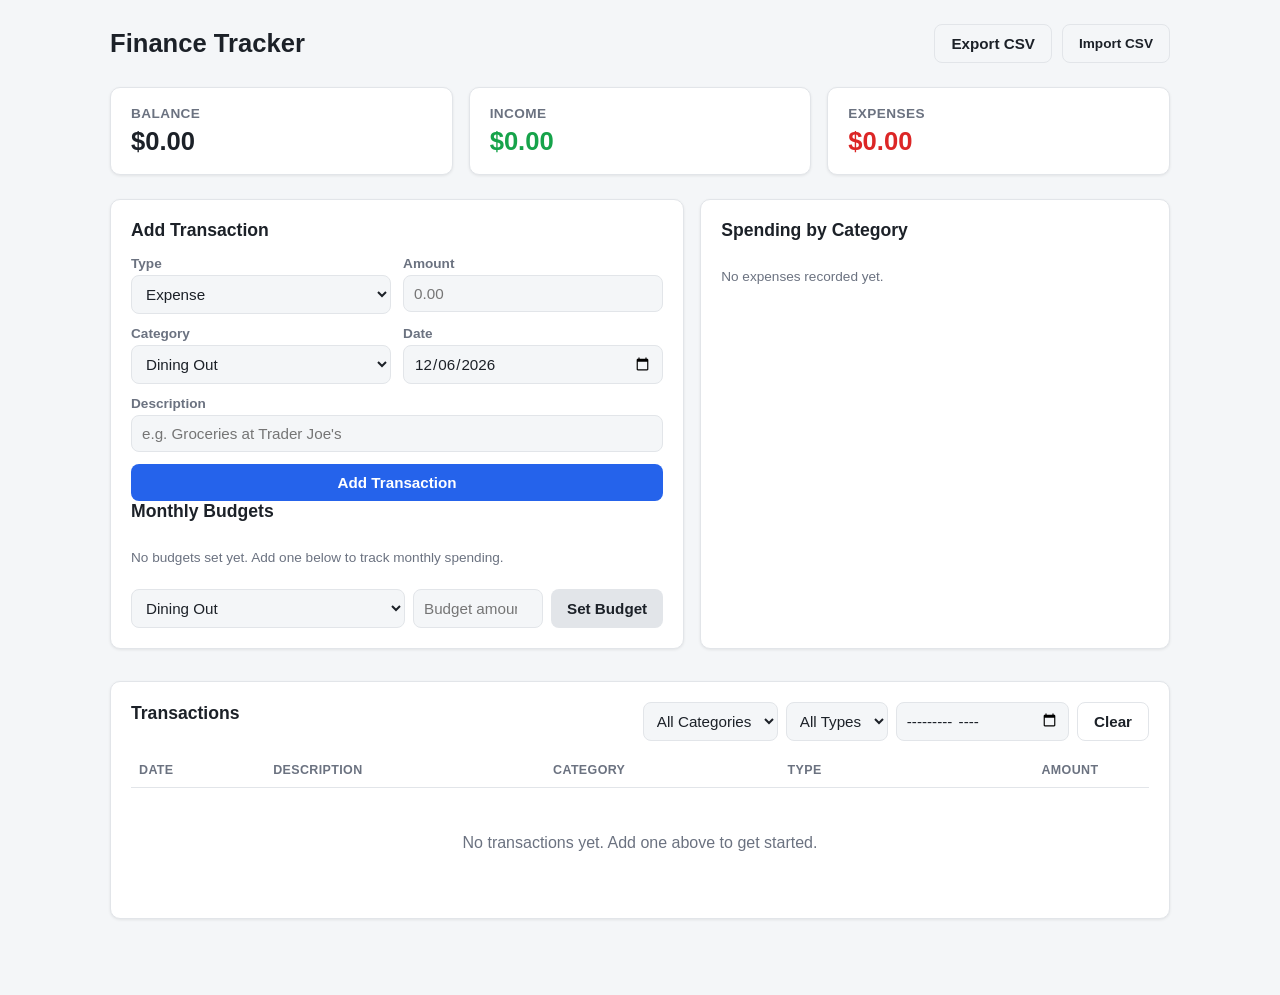
==== index.html @ 4c893583 "Add finance tracker web app Client-side app for logging income/expenses, tracking monthly budgets pe" ====
<!DOCTYPE html>
<html lang="en">
<head>
<meta charset="UTF-8">
<meta name="viewport" content="width=device-width, initial-scale=1.0">
<title>Finance Tracker</title>
<link rel="stylesheet" href="css/style.css">
</head>
<body>
<div class="app">
  <header class="app-header">
    <h1>Finance Tracker</h1>
    <div class="header-actions">
      <button id="exportBtn" class="btn btn-ghost">Export CSV</button>
      <label class="btn btn-ghost" for="importInput">Import CSV</label>
      <input type="file" id="importInput" accept=".csv" hidden>
    </div>
  </header>

  <section class="summary-cards">
    <div class="card">
      <span class="card-label">Balance</span>
      <span class="card-value" id="balanceValue">$0.00</span>
    </div>
    <div class="card income">
      <span class="card-label">Income</span>
      <span class="card-value" id="incomeValue">$0.00</span>
    </div>
    <div class="card expense">
      <span class="card-label">Expenses</span>
      <span class="card-value" id="expenseValue">$0.00</span>
    </div>
  </section>

  <main class="main-grid">
    <section class="panel">
      <h2>Add Transaction</h2>
      <form id="txForm" class="tx-form">
        <div class="form-row">
          <label>
            Type
            <select id="txType" required>
              <option value="expense">Expense</option>
              <option value="income">Income</option>
            </select>
          </label>
          <label>
            Amount
            <input type="number" id="txAmount" step="0.01" min="0.01" placeholder="0.00" required>
          </label>
        </div>
        <div class="form-row">
          <label>
            Category
            <select id="txCategory" required></select>
          </label>
          <label>
            Date
            <input type="date" id="txDate" required>
          </label>
        </div>
        <label>
          Description
          <input type="text" id="txDescription" placeholder="e.g. Groceries at Trader Joe's">
        </label>
        <button type="submit" class="btn btn-primary">Add Transaction</button>
      </form>

      <h2 class="section-spacer">Monthly Budgets</h2>
      <div id="budgetList" class="budget-list"></div>
      <form id="budgetForm" class="budget-form">
        <select id="budgetCategory" required></select>
        <input type="number" id="budgetAmount" step="0.01" min="0" placeholder="Budget amount">
        <button type="submit" class="btn btn-secondary">Set Budget</button>
      </form>
    </section>

    <section class="panel">
      <h2>Spending by Category</h2>
      <div id="categoryChart" class="chart-wrap"></div>
    </section>
  </main>

  <section class="panel">
    <div class="tx-list-header">
      <h2>Transactions</h2>
      <div class="filters">
        <select id="filterCategory">
          <option value="">All Categories</option>
        </select>
        <select id="filterType">
          <option value="">All Types</option>
          <option value="income">Income</option>
          <option value="expense">Expense</option>
        </select>
        <input type="month" id="filterMonth">
        <button id="clearFilters" class="btn btn-ghost">Clear</button>
      </div>
    </div>
    <div class="table-wrap">
      <table id="txTable">
        <thead>
          <tr>
            <th>Date</th>
            <th>Description</th>
            <th>Category</th>
            <th>Type</th>
            <th class="amount-col">Amount</th>
            <th></th>
          </tr>
        </thead>
        <tbody id="txTableBody"></tbody>
      </table>
      <p id="emptyState" class="empty-state" hidden>No transactions yet. Add one above to get started.</p>
    </div>
  </section>
</div>
<script src="js/app.js"></script>
</body>
</html>
---- css/style.css ----
:root {
  --bg: #f4f6f8;
  --panel-bg: #ffffff;
  --text: #1c2128;
  --text-muted: #6b7280;
  --border: #e2e5e9;
  --primary: #2563eb;
  --primary-hover: #1d4ed8;
  --income: #16a34a;
  --expense: #dc2626;
  --danger: #dc2626;
  --radius: 10px;
  --shadow: 0 1px 3px rgba(0, 0, 0, 0.08);
}

@media (prefers-color-scheme: dark) {
  :root {
    --bg: #14171c;
    --panel-bg: #1c2028;
    --text: #e6e9ef;
    --text-muted: #9099a8;
    --border: #2b303b;
    --primary: #3b82f6;
    --primary-hover: #60a5fa;
    --income: #4ade80;
    --expense: #f87171;
    --shadow: 0 1px 3px rgba(0, 0, 0, 0.4);
  }
}

* { box-sizing: border-box; }

body {
  margin: 0;
  font-family: -apple-system, BlinkMacSystemFont, "Segoe UI", Roboto, Helvetica, Arial, sans-serif;
  background: var(--bg);
  color: var(--text);
}

.app {
  max-width: 1100px;
  margin: 0 auto;
  padding: 24px 20px 60px;
}

.app-header {
  display: flex;
  align-items: center;
  justify-content: space-between;
  margin-bottom: 24px;
  flex-wrap: wrap;
  gap: 12px;
}

.app-header h1 {
  font-size: 1.6rem;
  margin: 0;
}

.header-actions {
  display: flex;
  gap: 10px;
}

.summary-cards {
  display: grid;
  grid-template-columns: repeat(3, 1fr);
  gap: 16px;
  margin-bottom: 24px;
}

.card {
  background: var(--panel-bg);
  border: 1px solid var(--border);
  border-radius: var(--radius);
  padding: 18px 20px;
  box-shadow: var(--shadow);
  display: flex;
  flex-direction: column;
  gap: 6px;
}

.card-label {
  color: var(--text-muted);
  font-size: 0.85rem;
  font-weight: 600;
  text-transform: uppercase;
  letter-spacing: 0.03em;
}

.card-value {
  font-size: 1.6rem;
  font-weight: 700;
}

.card.income .card-value { color: var(--income); }
.card.expense .card-value { color: var(--expense); }

.main-grid {
  display: grid;
  grid-template-columns: 1.1fr 0.9fr;
  gap: 16px;
  margin-bottom: 16px;
}

.panel {
  background: var(--panel-bg);
  border: 1px solid var(--border);
  border-radius: var(--radius);
  padding: 20px;
  box-shadow: var(--shadow);
  margin-bottom: 16px;
}

.panel h2 {
  margin-top: 0;
  font-size: 1.1rem;
}

.section-spacer {
  margin-top: 28px;
}

.tx-form, .budget-form {
  display: flex;
  flex-direction: column;
  gap: 12px;
}

.form-row {
  display: grid;
  grid-template-columns: 1fr 1fr;
  gap: 12px;
}

label {
  display: flex;
  flex-direction: column;
  gap: 4px;
  font-size: 0.85rem;
  color: var(--text-muted);
  font-weight: 600;
}

input, select, button {
  font-family: inherit;
  font-size: 0.95rem;
}

input, select {
  padding: 9px 10px;
  border-radius: 8px;
  border: 1px solid var(--border);
  background: var(--bg);
  color: var(--text);
}

input:focus, select:focus {
  outline: 2px solid var(--primary);
  outline-offset: 1px;
}

.btn {
  border: none;
  border-radius: 8px;
  padding: 10px 16px;
  font-weight: 600;
  cursor: pointer;
  transition: background 0.15s ease;
  display: inline-flex;
  align-items: center;
  justify-content: center;
}

.btn-primary {
  background: var(--primary);
  color: white;
}
.btn-primary:hover { background: var(--primary-hover); }

.btn-secondary {
  background: var(--border);
  color: var(--text);
}
.btn-secondary:hover { opacity: 0.85; }

.btn-ghost {
  background: transparent;
  border: 1px solid var(--border);
  color: var(--text);
}
.btn-ghost:hover { background: var(--border); }

.btn-icon {
  background: transparent;
  border: none;
  color: var(--text-muted);
  cursor: pointer;
  font-size: 1rem;
  padding: 4px 8px;
  border-radius: 6px;
}
.btn-icon:hover {
  background: var(--border);
  color: var(--danger);
}

.budget-form {
  flex-direction: row;
  margin-top: 10px;
  gap: 8px;
}
.budget-form select { flex: 1; }
.budget-form input { width: 130px; }

.budget-list {
  display: flex;
  flex-direction: column;
  gap: 12px;
}

.budget-item {
  display: flex;
  flex-direction: column;
  gap: 4px;
}

.budget-item-top {
  display: flex;
  justify-content: space-between;
  font-size: 0.85rem;
}

.budget-item-top .cat-name { font-weight: 600; }
.budget-item-top .amounts { color: var(--text-muted); }
.budget-item-top .amounts.over { color: var(--danger); font-weight: 600; }

.progress-track {
  height: 8px;
  background: var(--border);
  border-radius: 4px;
  overflow: hidden;
}

.progress-fill {
  height: 100%;
  background: var(--primary);
  border-radius: 4px;
}
.progress-fill.over { background: var(--danger); }

.empty-hint {
  color: var(--text-muted);
  font-size: 0.85rem;
}

.chart-wrap {
  display: flex;
  gap: 20px;
  align-items: center;
  flex-wrap: wrap;
}

.chart-legend {
  display: flex;
  flex-direction: column;
  gap: 8px;
  font-size: 0.85rem;
  flex: 1;
  min-width: 160px;
}

.legend-row {
  display: flex;
  align-items: center;
  gap: 8px;
  justify-content: space-between;
}

.legend-swatch {
  width: 10px;
  height: 10px;
  border-radius: 2px;
  display: inline-block;
  margin-right: 6px;
  flex-shrink: 0;
}

.legend-name {
  display: flex;
  align-items: center;
  overflow: hidden;
  text-overflow: ellipsis;
  white-space: nowrap;
}

.legend-value {
  color: var(--text-muted);
  white-space: nowrap;
}

.tx-list-header {
  display: flex;
  justify-content: space-between;
  align-items: center;
  flex-wrap: wrap;
  gap: 12px;
  margin-bottom: 12px;
}

.filters {
  display: flex;
  gap: 8px;
  flex-wrap: wrap;
}

.filters select, .filters input {
  padding: 7px 9px;
}

.table-wrap {
  overflow-x: auto;
}

table {
  width: 100%;
  border-collapse: collapse;
  font-size: 0.9rem;
}

th, td {
  text-align: left;
  padding: 10px 8px;
  border-bottom: 1px solid var(--border);
  white-space: nowrap;
}

th {
  color: var(--text-muted);
  font-size: 0.78rem;
  text-transform: uppercase;
  letter-spacing: 0.03em;
}

.amount-col { text-align: right; }
td.amount-col { text-align: right; font-weight: 600; }
td.amount-col.income { color: var(--income); }
td.amount-col.expense { color: var(--expense); }

.empty-state {
  text-align: center;
  color: var(--text-muted);
  padding: 30px 0;
}

@media (max-width: 720px) {
  .summary-cards { grid-template-columns: 1fr; }
  .main-grid { grid-template-columns: 1fr; }
  .form-row { grid-template-columns: 1fr; }
}
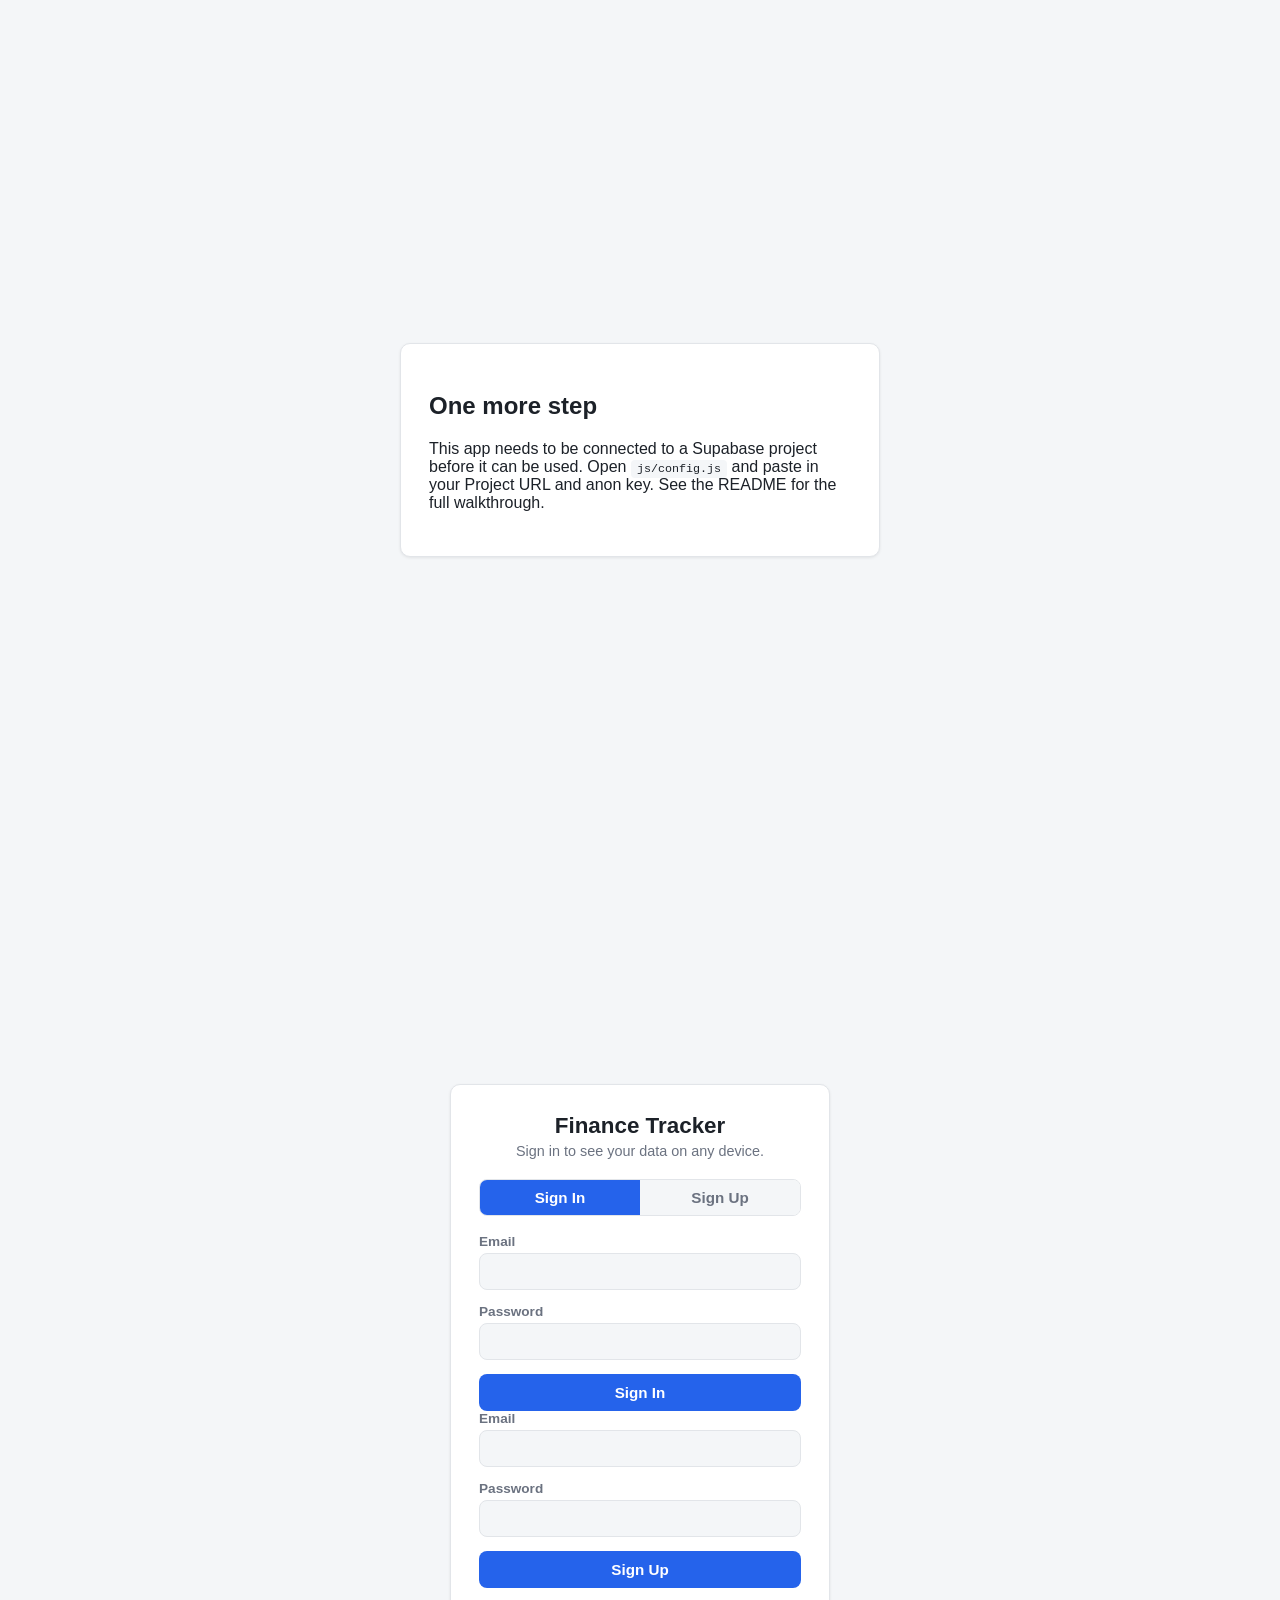
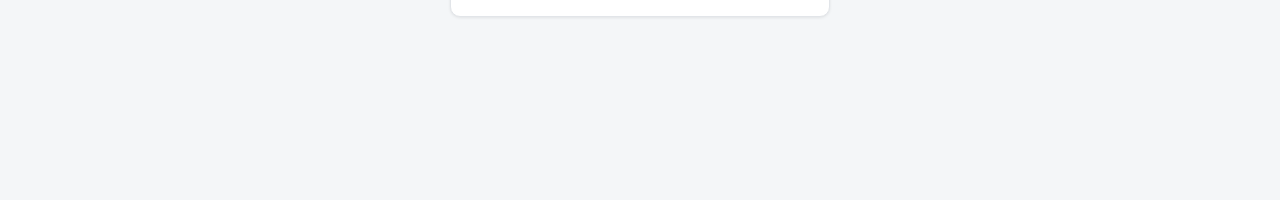
==== commit 97e87351: "Add Supabase-backed accounts and cloud sync Replace localStorage with a Supabase (Postgres) backend " ====
--- a/index.html
+++ b/index.html
@@ -7,10 +7,55 @@
 <link rel="stylesheet" href="css/style.css">
 </head>
 <body>
-<div class="app">
+<div id="setupNotice" class="setup-notice" hidden>
+  <div class="setup-notice-inner">
+    <h2>One more step</h2>
+    <p>This app needs to be connected to a Supabase project before it can be used.
+       Open <code>js/config.js</code> and paste in your Project URL and anon key.
+       See the README for the full walkthrough.</p>
+  </div>
+</div>
+
+<div id="authScreen" class="auth-screen" hidden>
+  <div class="auth-card">
+    <h1>Finance Tracker</h1>
+    <p class="auth-subtitle">Sign in to see your data on any device.</p>
+    <div class="auth-tabs">
+      <button type="button" class="auth-tab active" data-tab="signin">Sign In</button>
+      <button type="button" class="auth-tab" data-tab="signup">Sign Up</button>
+    </div>
+    <form id="signInForm" class="auth-form">
+      <label>
+        Email
+        <input type="email" id="signInEmail" required autocomplete="email">
+      </label>
+      <label>
+        Password
+        <input type="password" id="signInPassword" required autocomplete="current-password">
+      </label>
+      <button type="submit" class="btn btn-primary">Sign In</button>
+    </form>
+    <form id="signUpForm" class="auth-form" hidden>
+      <label>
+        Email
+        <input type="email" id="signUpEmail" required autocomplete="email">
+      </label>
+      <label>
+        Password
+        <input type="password" id="signUpPassword" required autocomplete="new-password" minlength="6">
+      </label>
+      <button type="submit" class="btn btn-primary">Sign Up</button>
+    </form>
+    <p id="authMessage" class="auth-message" hidden></p>
+  </div>
+</div>
+
+<div class="app" id="appScreen" hidden>
   <header class="app-header">
     <h1>Finance Tracker</h1>
     <div class="header-actions">
+      <span id="userEmail" class="user-email"></span>
+      <button id="signOutBtn" class="btn btn-ghost">Log Out</button>
       <button id="exportBtn" class="btn btn-ghost">Export CSV</button>
       <label class="btn btn-ghost" for="importInput">Import CSV</label>
       <input type="file" id="importInput" accept=".csv" hidden>
@@ -115,6 +160,7 @@
     </div>
   </section>
 </div>
-<script src="js/app.js"></script>
+<script src="js/config.js"></script>
+<script type="module" src="js/app.js"></script>
 </body>
 </html>
--- a/css/style.css
+++ b/css/style.css
@@ -358,3 +358,109 @@
   .main-grid { grid-template-columns: 1fr; }
   .form-row { grid-template-columns: 1fr; }
 }
+
+.setup-notice {
+  min-height: 100vh;
+  display: flex;
+  align-items: center;
+  justify-content: center;
+  padding: 24px;
+}
+
+.setup-notice-inner {
+  max-width: 480px;
+  background: var(--panel-bg);
+  border: 1px solid var(--border);
+  border-radius: var(--radius);
+  padding: 28px;
+  box-shadow: var(--shadow);
+}
+
+.setup-notice-inner code {
+  background: var(--bg);
+  padding: 2px 6px;
+  border-radius: 4px;
+  font-size: 0.9em;
+}
+
+.auth-screen {
+  min-height: 100vh;
+  display: flex;
+  align-items: center;
+  justify-content: center;
+  padding: 24px;
+}
+
+.auth-card {
+  width: 100%;
+  max-width: 380px;
+  background: var(--panel-bg);
+  border: 1px solid var(--border);
+  border-radius: var(--radius);
+  padding: 28px;
+  box-shadow: var(--shadow);
+}
+
+.auth-card h1 {
+  margin: 0 0 4px;
+  font-size: 1.4rem;
+  text-align: center;
+}
+
+.auth-subtitle {
+  text-align: center;
+  color: var(--text-muted);
+  font-size: 0.9rem;
+  margin: 0 0 20px;
+}
+
+.auth-tabs {
+  display: flex;
+  border: 1px solid var(--border);
+  border-radius: 8px;
+  overflow: hidden;
+  margin-bottom: 18px;
+}
+
+.auth-tab {
+  flex: 1;
+  padding: 9px 0;
+  border: none;
+  background: var(--bg);
+  color: var(--text-muted);
+  font-weight: 600;
+  cursor: pointer;
+}
+
+.auth-tab.active {
+  background: var(--primary);
+  color: white;
+}
+
+.auth-form {
+  display: flex;
+  flex-direction: column;
+  gap: 14px;
+}
+
+.auth-message {
+  margin: 14px 0 0;
+  font-size: 0.85rem;
+  text-align: center;
+  color: var(--text-muted);
+}
+
+.auth-message.error {
+  color: var(--danger);
+}
+
+.auth-message.success {
+  color: var(--income);
+}
+
+.user-email {
+  color: var(--text-muted);
+  font-size: 0.85rem;
+  align-self: center;
+  margin-right: 4px;
+}
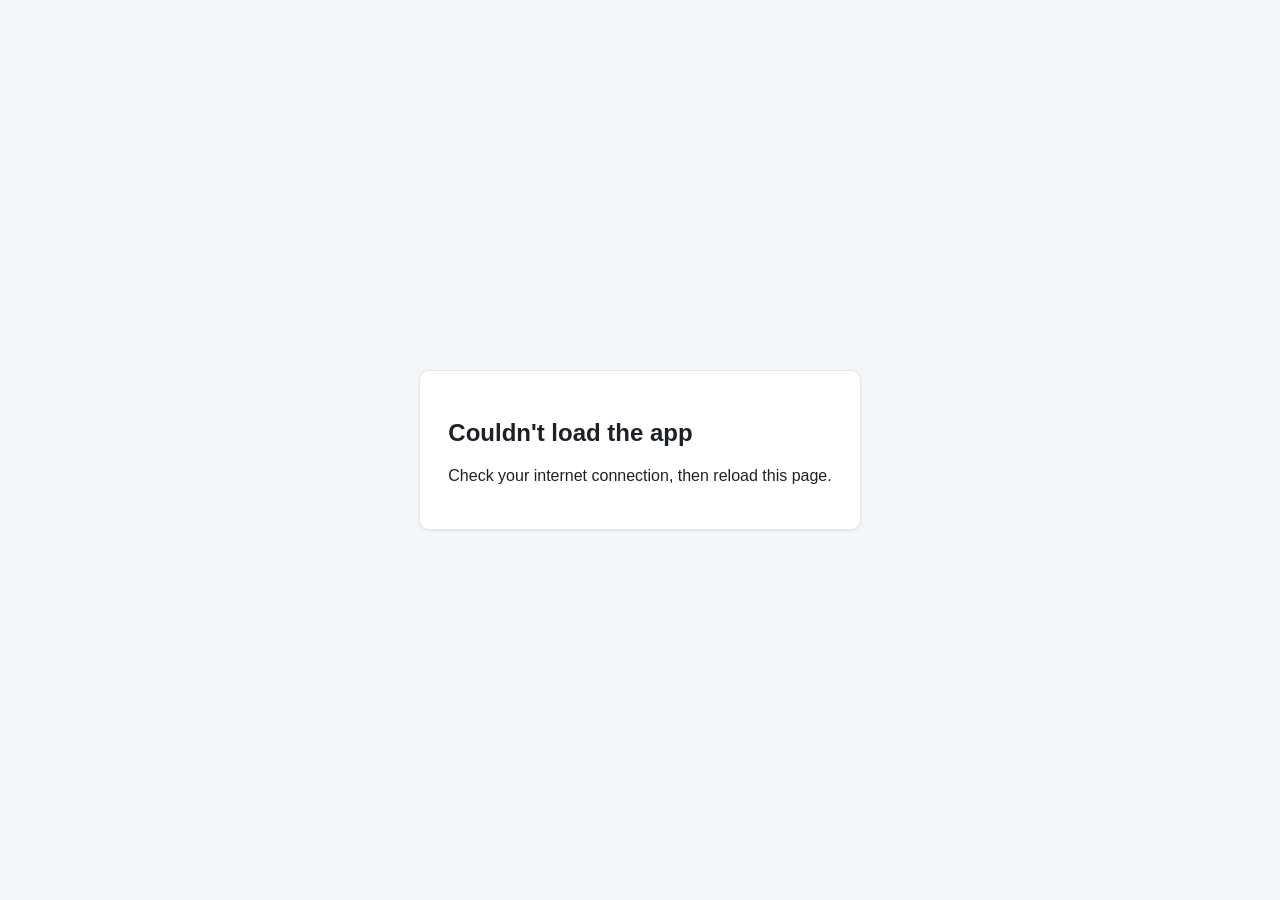
==== commit 31f3932a: "Set Supabase anon key, fix hidden-screen CSS bug, add loading state - Fill in the anon (publishable)" ====
--- a/index.html
+++ b/index.html
@@ -7,6 +7,13 @@
 <link rel="stylesheet" href="css/style.css">
 </head>
 <body>
+<div id="loadingScreen" class="setup-notice">
+  <div class="setup-notice-inner">
+    <h2>Loading…</h2>
+    <p id="loadingMessage">Connecting to the app.</p>
+  </div>
+</div>
+
 <div id="setupNotice" class="setup-notice" hidden>
   <div class="setup-notice-inner">
     <h2>One more step</h2>
--- a/css/style.css
+++ b/css/style.css
@@ -359,6 +359,10 @@
   .form-row { grid-template-columns: 1fr; }
 }
 
+.setup-notice[hidden], .auth-screen[hidden] {
+  display: none;
+}
+
 .setup-notice {
   min-height: 100vh;
   display: flex;
